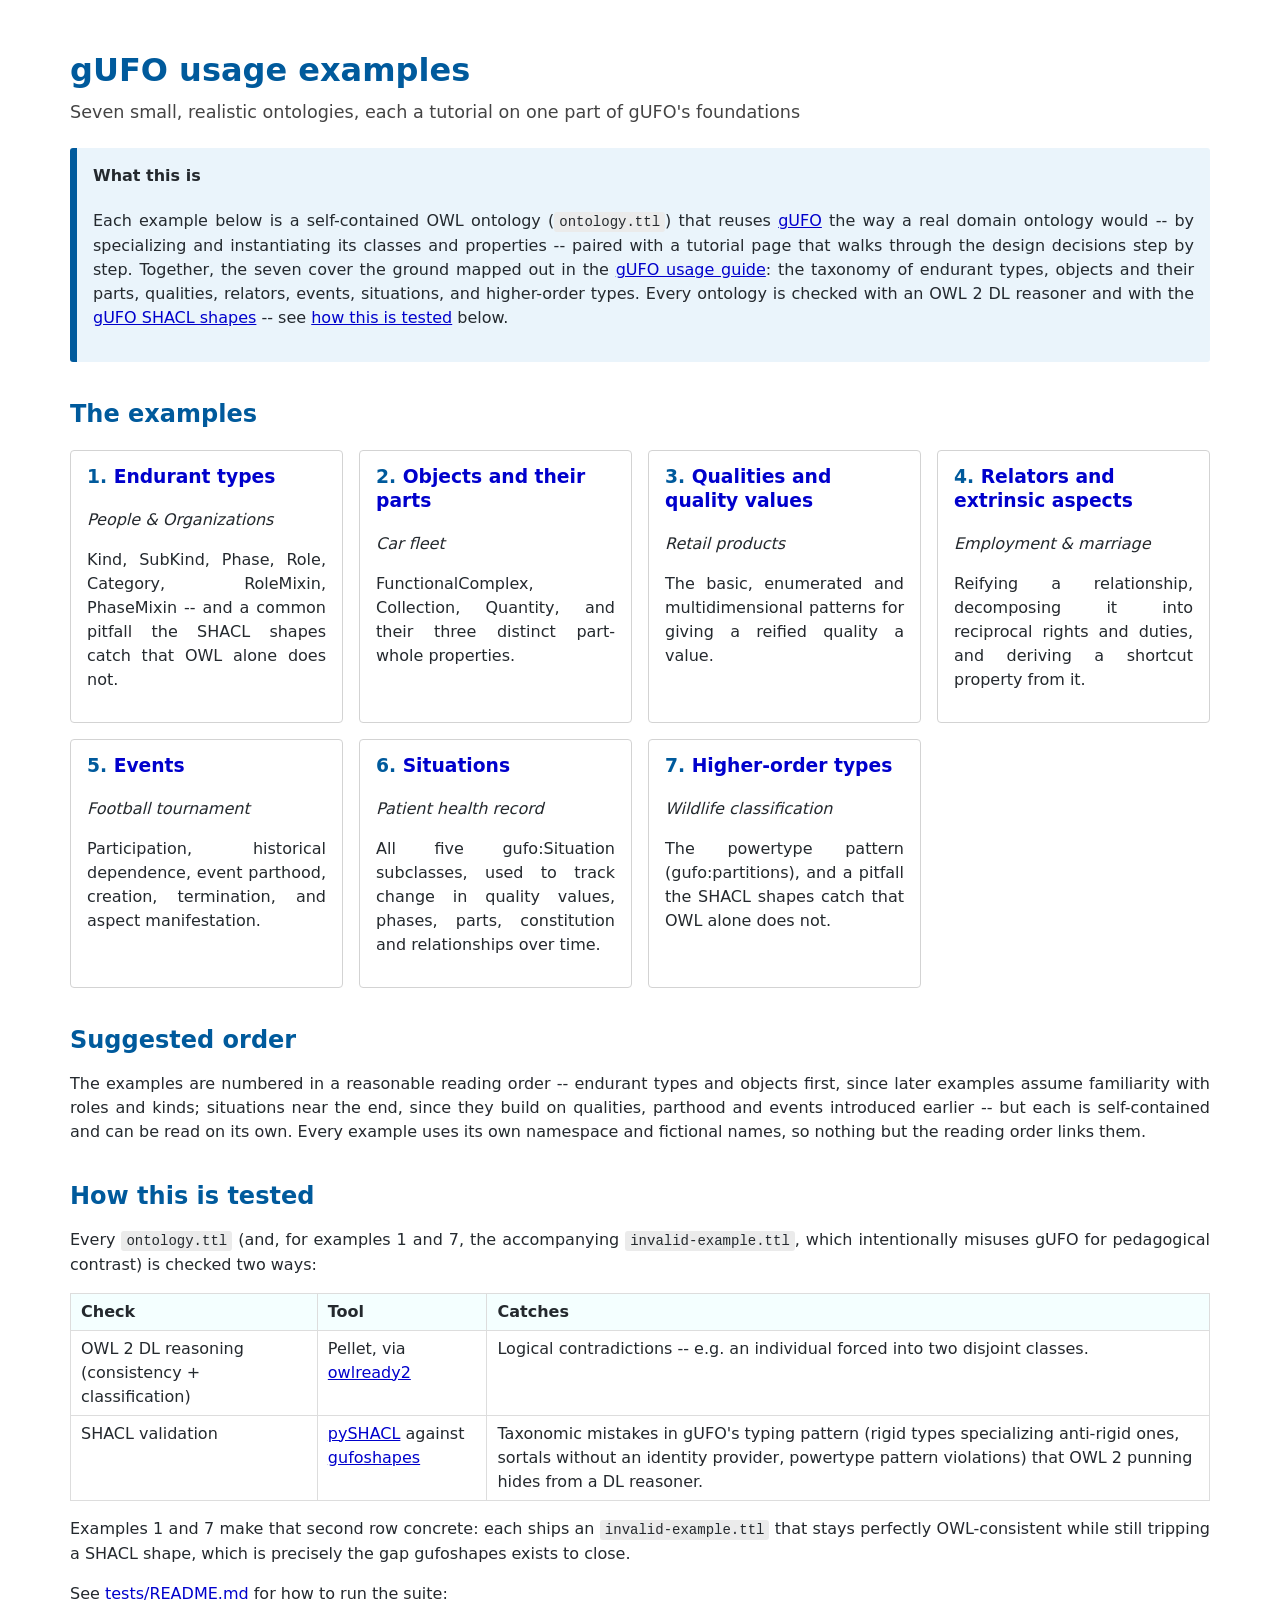
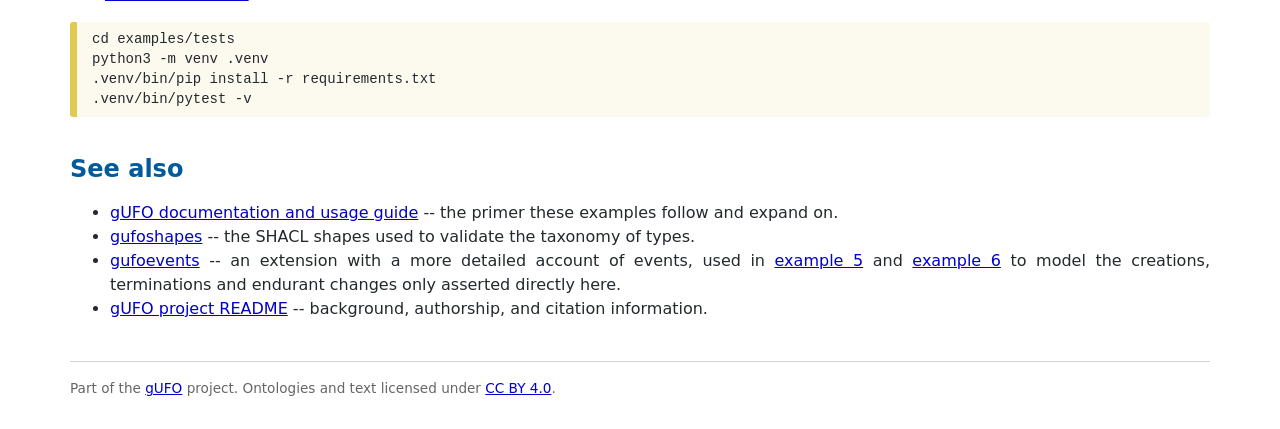
==== examples/index.html @ 6c81d88e "Add gUFO usage examples: seven tutorial ontologies with reasoner + SHACL tests Adds examples/, a set" ====
<!doctype html>
<html lang="en">
<head>
<meta charset="utf-8"/>
<title>gUFO usage examples</title>
<link rel="stylesheet" type="text/css" href="common/style.css">
</head>
<body>

<h1>gUFO usage examples</h1>
<p class="tagline">Seven small, realistic ontologies, each a tutorial on one part of gUFO's foundations</p>

<div class="callout goal">
<h4>What this is</h4>
<p>Each example below is a self-contained OWL ontology (<code>ontology.ttl</code>) that reuses
<a href="../gufo.ttl">gUFO</a> the way a real domain ontology would -- by specializing and instantiating its
classes and properties -- paired with a tutorial page that walks through the design decisions step by step.
Together, the seven cover the ground mapped out in the
<a href="../docs/index.html#usageguide">gUFO usage guide</a>: the taxonomy of endurant types, objects and
their parts, qualities, relators, events, situations, and higher-order types. Every ontology is checked with
an OWL 2 DL reasoner and with the <a href="https://github.com/nemo-ufes/gufoshapes">gUFO SHACL shapes</a> --
see <a href="#testing">how this is tested</a> below.</p>
</div>

<h2>The examples</h2>

<div class="card-grid">

<div class="card">
<h3>1. <a class="card-link" href="01-endurant-types/index.html">Endurant types</a></h3>
<p><em>People &amp; Organizations</em></p>
<p>Kind, SubKind, Phase, Role, Category, RoleMixin, PhaseMixin -- and a common pitfall the SHACL shapes catch
that OWL alone does not.</p>
</div>

<div class="card">
<h3>2. <a class="card-link" href="02-objects-and-parts/index.html">Objects and their parts</a></h3>
<p><em>Car fleet</em></p>
<p>FunctionalComplex, Collection, Quantity, and their three distinct part-whole properties.</p>
</div>

<div class="card">
<h3>3. <a class="card-link" href="03-qualities/index.html">Qualities and quality values</a></h3>
<p><em>Retail products</em></p>
<p>The basic, enumerated and multidimensional patterns for giving a reified quality a value.</p>
</div>

<div class="card">
<h3>4. <a class="card-link" href="04-relators/index.html">Relators and extrinsic aspects</a></h3>
<p><em>Employment &amp; marriage</em></p>
<p>Reifying a relationship, decomposing it into reciprocal rights and duties, and deriving a shortcut
property from it.</p>
</div>

<div class="card">
<h3>5. <a class="card-link" href="05-events/index.html">Events</a></h3>
<p><em>Football tournament</em></p>
<p>Participation, historical dependence, event parthood, creation, termination, and aspect manifestation.</p>
</div>

<div class="card">
<h3>6. <a class="card-link" href="06-situations/index.html">Situations</a></h3>
<p><em>Patient health record</em></p>
<p>All five gufo:Situation subclasses, used to track change in quality values, phases, parts, constitution
and relationships over time.</p>
</div>

<div class="card">
<h3>7. <a class="card-link" href="07-higher-order-types/index.html">Higher-order types</a></h3>
<p><em>Wildlife classification</em></p>
<p>The powertype pattern (gufo:partitions), and a pitfall the SHACL shapes catch that OWL alone does not.</p>
</div>

</div>

<h2>Suggested order</h2>
<p>The examples are numbered in a reasonable reading order -- endurant types and objects first, since later
examples assume familiarity with roles and kinds; situations near the end, since they build on qualities,
parthood and events introduced earlier -- but each is self-contained and can be read on its own. Every
example uses its own namespace and fictional names, so nothing but the reading order links them.</p>

<h2 id="testing">How this is tested</h2>
<p>Every <code>ontology.ttl</code> (and, for examples 1 and 7, the accompanying
<code>invalid-example.ttl</code>, which intentionally misuses gUFO for pedagogical contrast) is checked two
ways:</p>
<table class="datatable">
<tr><th>Check</th><th>Tool</th><th>Catches</th></tr>
<tr><td>OWL 2 DL reasoning (consistency + classification)</td><td>Pellet, via <a href="https://owlready2.readthedocs.io/">owlready2</a></td><td>Logical contradictions -- e.g. an individual forced into two disjoint classes.</td></tr>
<tr><td>SHACL validation</td><td><a href="https://github.com/RDFLib/pySHACL">pySHACL</a> against <a href="https://github.com/nemo-ufes/gufoshapes">gufoshapes</a></td><td>Taxonomic mistakes in gUFO's typing pattern (rigid types specializing anti-rigid ones, sortals without an identity provider, powertype pattern violations) that OWL 2 punning hides from a DL reasoner.</td></tr>
</table>
<p>Examples 1 and 7 make that second row concrete: each ships an <code>invalid-example.ttl</code> that stays
perfectly OWL-consistent while still tripping a SHACL shape, which is precisely the gap gufoshapes exists to
close.</p>
<p>See <a href="tests/README.md">tests/README.md</a> for how to run the suite:</p>
<pre><code>cd examples/tests
python3 -m venv .venv
.venv/bin/pip install -r requirements.txt
.venv/bin/pytest -v</code></pre>

<h2>See also</h2>
<ul>
<li><a href="../docs/index.html">gUFO documentation and usage guide</a> -- the primer these examples follow and expand on.</li>
<li><a href="https://github.com/nemo-ufes/gufoshapes">gufoshapes</a> -- the SHACL shapes used to validate the taxonomy of types.</li>
<li><a href="http://w3id.org/nemo/gufoevents">gufoevents</a> -- an extension with a more detailed account of events, used in <a href="05-events/index.html">example 5</a> and <a href="06-situations/index.html">example 6</a> to model the creations, terminations and endurant changes only asserted directly here.</li>
<li><a href="../README.md">gUFO project README</a> -- background, authorship, and citation information.</li>
</ul>

<footer class="site-footer">
Part of the <a href="https://github.com/nemo-ufes/gufo">gUFO</a> project. Ontologies and text licensed
under <a href="https://creativecommons.org/licenses/by/4.0/legalcode">CC BY 4.0</a>.
</footer>

</body>
</html>
---- examples/common/style.css ----
#pylode {
    position: fixed;
    top: 90px;
    left: -75px;
    font-size: small;
    transform: rotate(-90deg);
    color: grey;
}
#pylode a {
    font-size: 1.5em;
    font-weight: bold;
    text-decoration: none;
    color: #005A9C;
}
#pylode a:hover {
    color: #333;
}

.cardinality {
    font-style: italic;
    color: #aa00aa;
}

dt {
    font-weight: bold;
    padding: 5px 0 5px 0;
}

ul.hlist {
    list-style-type: none;
    border: 1px solid navy;
    padding:5px;
    background-color: #F4FFFF;
}


ul.hlist li {
    display: inline;
    margin-right: 10px;
}

.entity {
    border: 1px solid lightgray;
    margin:5px 0 5px 0;
    padding: 5px;
}

.entity th {
    width: 150px;
    vertical-align: top;
}

.entity th,
.entity td {
    padding-bottom: 10px;
}

.entity table th {
    text-align: left;
    vertical-align: top;
}

section#overview img {
    max-width: 1000px;
}

h1, h2, h3, h4, h5, h6 {
    text-align: left
}
h1, h2, h3 {
    color: #005A9C; background: white
}
h1 {
    font: 170%;
    line-height: 110%;
}
h2 {
    font: 140%;
    margin-top:40px;
}
h3 {
    font: 120%;
    margin-top: 30px;
    padding-bottom: 5px;
    border-bottom: 1px solid lightgray;
   
}
h4 { font: bold 100%;
    margin-top: 30px;
 }
h5 { font: italic 100%  }
h6 { font: small-caps 100% }


body {
    padding: 2em 70px 2em 70px;
    margin: 0;
    
    color: rgb(36, 41, 46);
    background: white;
    background-position: top left;
    background-attachment: fixed;
    background-repeat: no-repeat;
    text-align: justify;

    vertical-align: text-top;
    line-height: 24px;

    font-size: 1em;
    font-family: -apple-system,system-ui,BlinkMacSystemFont,Segoe UI,Helvetica,Arial,sans-serif,Apple Color Emoji,Segoe UI Emoji;
}

table p {
    margin-top: 0px;
    margin-bottom: 16px;
    text-align: left;
}

section {
    max-width: 1500px;

    margin-top: 1px;
    margin-bottom: 1px;
}

.figure {
    margin-bottom: 20px;
}

:link { color: #00C; background: transparent }
:visited { color: #609; background: transparent }
a:active { color: #C00; background: transparent }

.sup-c,
.sup-op,
.sup-fp,
.sup-dp,
.sup-ap,
.sup-p,
.sup-ni {
/*   cursor:help; */
    display: none; 
    margin-left: 3px;
}

/*
.sup-c {
    color:orange;
}

.sup-op {
    color:navy;
}

.sup-fp {
    color:lightskyblue;
}

.sup-dp {
    color:green;
}

.sup-ap {
    color:darkred;
}

.sup-p {
    color:black;
}

.sup-ni {
    color:brown;
} */

code  {
    font-size: 14px;
    background-color: rgb(235, 235, 235);
    box-sizing: border-box;
    border-top-left-radius: 3px;
    border-top-right-radius: 3px;
    border-bottom-left-radius: 3px;
    border-bottom-right-radius: 3px;
    list-style-type: circle;
    display: inline;
    padding-bottom: 2px;
    padding-left: 5px; 
    padding-right: 5px;
    padding-top: 2px;
}


/* blocks of code */
pre
{
    overflow: auto;
    font-size: 14px;
    line-height: 1.45;
    border-radius: 3px;
    border-left-width: 7px;
    border-left-style: solid;
    border-color: #e0cb52;
    background: #fcfaee;
    padding: 0.5em; 
    margin: 1em 0;
    position: relative;
    clear: both;
    padding-left: 15px;
}

/* code inside pre blocks needs different a background color */
pre code
{
    padding-left: 0px;      /* and should not add padding */
    background: #fcfaee;
}

/* green notes */
blockquote {
    padding-left: 16px;
    padding-right: 16px;
    overflow: auto;
    font-size: 1em;
    line-height: 1.45;
    border-radius: 3px;
    border-left-width: 7px;
    border-left-style: solid;
    border-color:  #52E052;
    background: #E9FBE9;
    margin: 1em 0;
    position: relative;
    clear: both;
}

/* ---- tutorial-specific additions (examples/) ---- */

.tagline {
    font-size: 1.1em;
    color: #444;
    margin-top: -10px;
}

.breadcrumb {
    font-size: 0.9em;
    margin-bottom: 20px;
}

.concept-badges {
    margin: 15px 0;
}

.badge {
    display: inline-block;
    background: #005A9C;
    color: white;
    border-radius: 12px;
    padding: 3px 12px;
    margin: 2px 4px 2px 0;
    font-size: 0.85em;
    font-weight: bold;
}

.callout {
    padding: 16px;
    border-radius: 3px;
    border-left-width: 7px;
    border-left-style: solid;
    margin: 1.5em 0;
}

.callout.goal {
    border-color: #005A9C;
    background: #EAF4FB;
}

.callout.pitfall {
    border-color: #cc3333;
    background: #FDEEEE;
}

.callout.pitfall h4 {
    margin-top: 0;
    color: #cc3333;
}

.callout.check {
    border-color: #e0cb52;
    background: #fcfaee;
}

.callout h4 {
    margin-top: 0;
}

.step {
    counter-increment: step-counter;
    margin: 1.5em 0;
    padding-left: 45px;
    position: relative;
}

.step::before {
    content: counter(step-counter);
    position: absolute;
    left: 0;
    top: 0;
    width: 30px;
    height: 30px;
    border-radius: 50%;
    background: #005A9C;
    color: white;
    text-align: center;
    line-height: 30px;
    font-weight: bold;
}

.steps {
    counter-reset: step-counter;
}

table.datatable {
    border-collapse: collapse;
    width: 100%;
    margin: 1em 0;
}

table.datatable th, table.datatable td {
    border: 1px solid #ddd;
    padding: 6px 10px;
    text-align: left;
    vertical-align: top;
}

table.datatable th {
    background: #F4FFFF;
}

nav.example-nav {
    background: #F4FFFF;
    border: 1px solid navy;
    padding: 10px 15px;
    margin: 1.5em 0;
    font-size: 0.95em;
}

nav.example-nav a {
    margin-right: 15px;
}

.card-grid {
    display: grid;
    grid-template-columns: repeat(auto-fill, minmax(260px, 1fr));
    gap: 16px;
    margin: 1.5em 0;
}

.card {
    border: 1px solid lightgray;
    border-radius: 4px;
    padding: 14px 16px;
}

.card h3 {
    margin-top: 0;
    border-bottom: none;
    padding-bottom: 0;
}

.card a.card-link {
    font-weight: bold;
    text-decoration: none;
}

footer.site-footer {
    margin-top: 3em;
    padding-top: 1em;
    border-top: 1px solid lightgray;
    font-size: 0.85em;
    color: #666;
}
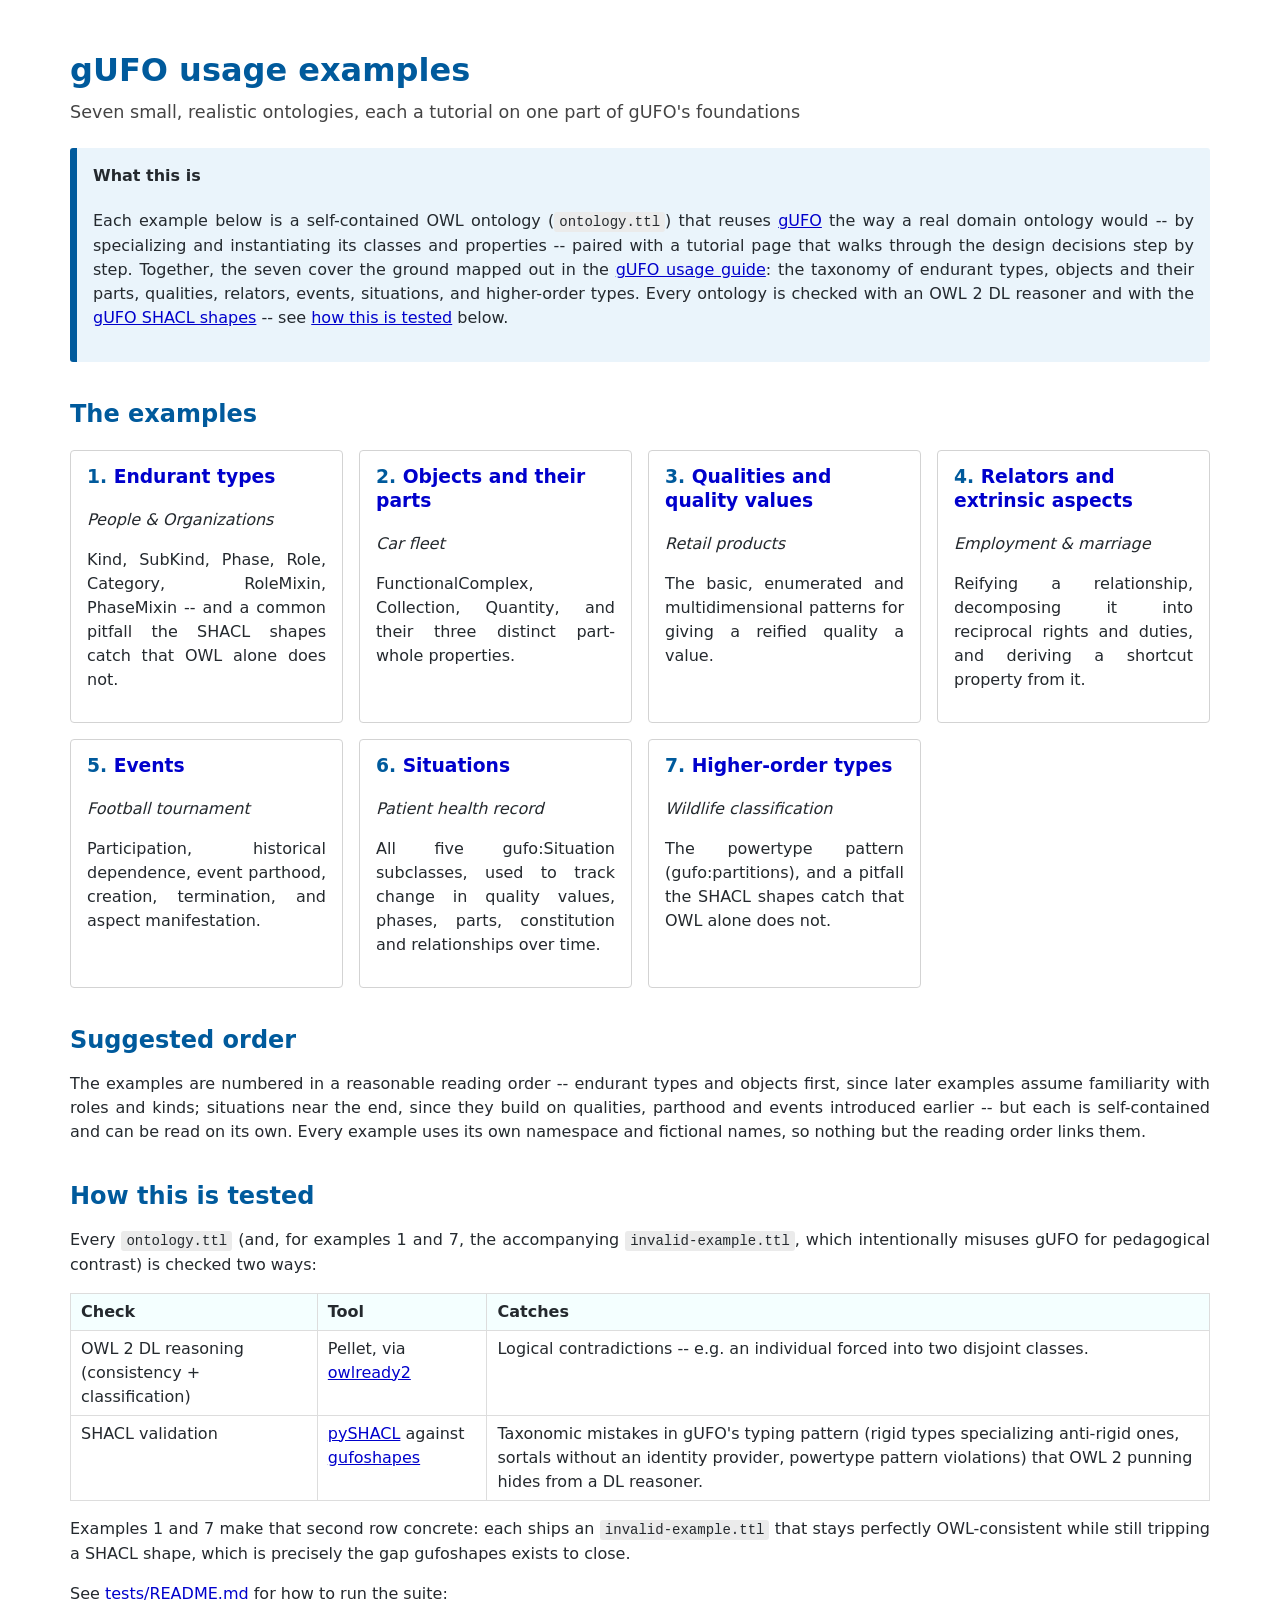
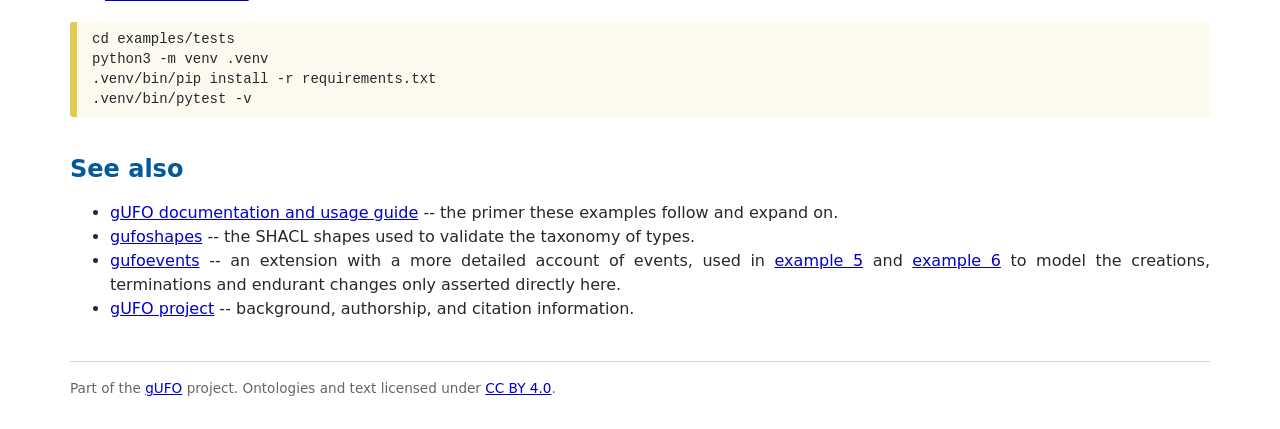
==== commit c9642ea8: "Minor fixes in comments/documentation" ====
--- a/examples/index.html
+++ b/examples/index.html
@@ -102,7 +102,7 @@
 <li><a href="../docs/index.html">gUFO documentation and usage guide</a> -- the primer these examples follow and expand on.</li>
 <li><a href="https://github.com/nemo-ufes/gufoshapes">gufoshapes</a> -- the SHACL shapes used to validate the taxonomy of types.</li>
 <li><a href="http://w3id.org/nemo/gufoevents">gufoevents</a> -- an extension with a more detailed account of events, used in <a href="05-events/index.html">example 5</a> and <a href="06-situations/index.html">example 6</a> to model the creations, terminations and endurant changes only asserted directly here.</li>
-<li><a href="../README.md">gUFO project README</a> -- background, authorship, and citation information.</li>
+<li><a href="https://github.com/nemo-ufes/gufo">gUFO project</a> -- background, authorship, and citation information.</li>
 </ul>
 
 <footer class="site-footer">
